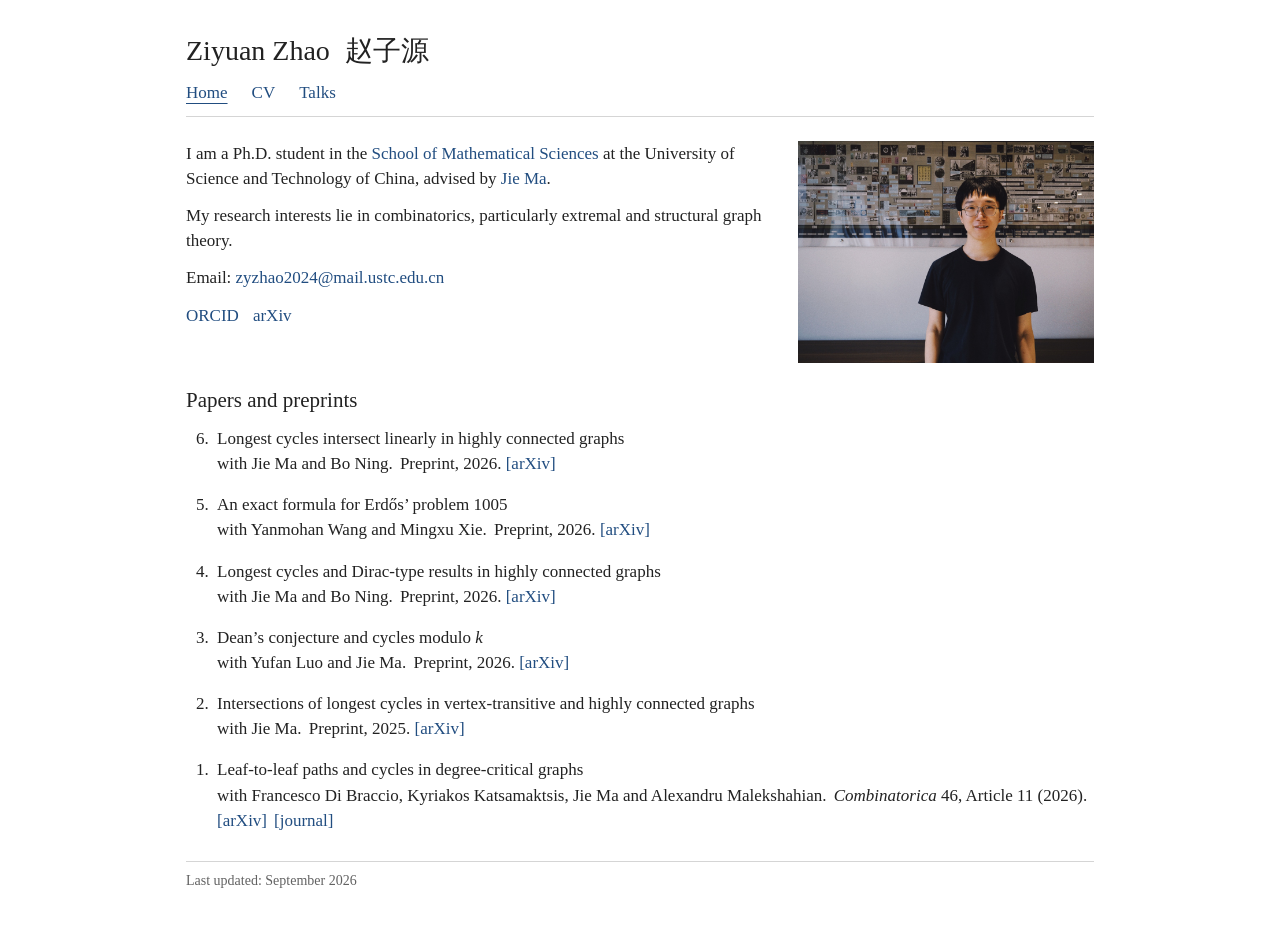
==== index.html @ b03267b5 "Add files via upload Publish personal homepage" ====
<!doctype html>
<html lang="en">
<head>
  <meta charset="utf-8">
  <meta name="viewport" content="width=device-width, initial-scale=1">
  <meta name="author" content="Ziyuan Zhao">
  <meta name="description" content="Ziyuan Zhao, a Ph.D. student in graph theory and combinatorics at the University of Science and Technology of China. Papers and contact information.">
  <title>Ziyuan Zhao (赵子源) | Combinatorics | USTC</title>
  <link rel="canonical" href="https://ziyuanzhao-home.github.io/">
  <link rel="stylesheet" href="assets/style.css">
  <link rel="icon" type="image/svg+xml" href="data:image/svg+xml,%3Csvg xmlns='http://www.w3.org/2000/svg' viewBox='0 0 32 32'%3E%3Crect width='32' height='32' fill='white'/%3E%3Ctext x='16' y='25' text-anchor='middle' font-family='Georgia,serif' font-size='28' fill='%23214d80'%3EZ%3C/text%3E%3C/svg%3E">
</head>
<body>
  <a class="skip-link" href="#main">Skip to content</a>
  <header>
    <h1 class="site-name">Ziyuan Zhao <span class="chinese-name" lang="zh-CN">赵子源</span></h1>
    <nav aria-label="Main navigation">
      <a href="index.html" aria-current="page">Home</a>
      <a href="cv.html">CV</a>
      <a href="talks.html">Talks</a>
    </nav>
  </header>
  <main id="main">
    <div class="introduction">
      <div>
        <p>I am a Ph.D. student in the <a href="https://math.ustc.edu.cn/">School of Mathematical Sciences</a> at the University of Science and Technology of China, advised by <a href="https://staff.ustc.edu.cn/~jiema/">Jie Ma</a>.</p>
        <p>My research interests lie in combinatorics, particularly extremal and structural graph theory.</p>
        <p>Email: <a class="email" href="mailto:zyzhao2024@mail.ustc.edu.cn">zyzhao2024@mail.ustc.edu.cn</a></p>
        <p class="profile-links"><a href="https://orcid.org/0009-0004-1501-7507">ORCID</a><a href="https://arxiv.org/search/?query=Ziyuan+Zhao&amp;searchtype=author&amp;abstracts=show&amp;order=-announced_date_first&amp;size=50">arXiv</a></p>
      </div>
      <img class="portrait" src="assets/ziyuan-zhao.jpg" width="2048" height="1536" alt="Ziyuan Zhao standing in front of an exhibit on the history of mathematics">
    </div>
    <section aria-labelledby="papers-title">
      <h2 id="papers-title">Papers and preprints</h2>
      <ol class="papers" reversed>
        <li>
          <span class="paper-title">Longest cycles intersect linearly in highly connected graphs</span>
          <span class="paper-details">with Jie Ma and Bo Ning.</span>
          <span class="paper-source">Preprint, 2026. <span class="paper-links"><a href="https://arxiv.org/abs/2609.20724">[arXiv]</a></span></span>
        </li>
        <li>
          <span class="paper-title">An exact formula for Erdős’ problem 1005</span>
          <span class="paper-details">with Yanmohan Wang and Mingxu Xie.</span>
          <span class="paper-source">Preprint, 2026. <span class="paper-links"><a href="https://arxiv.org/abs/2608.15681">[arXiv]</a></span></span>
        </li>
        <li>
          <span class="paper-title">Longest cycles and Dirac-type results in highly connected graphs</span>
          <span class="paper-details">with Jie Ma and Bo Ning.</span>
          <span class="paper-source">Preprint, 2026. <span class="paper-links"><a href="https://arxiv.org/abs/2606.03696">[arXiv]</a></span></span>
        </li>
        <li>
          <span class="paper-title">Dean’s conjecture and cycles modulo <i>k</i></span>
          <span class="paper-details">with Yufan Luo and Jie Ma.</span>
          <span class="paper-source">Preprint, 2026. <span class="paper-links"><a href="https://arxiv.org/abs/2601.13552">[arXiv]</a></span></span>
        </li>
        <li>
          <span class="paper-title">Intersections of longest cycles in vertex-transitive and highly connected graphs</span>
          <span class="paper-details">with Jie Ma.</span>
          <span class="paper-source">Preprint, 2025. <span class="paper-links"><a href="https://arxiv.org/abs/2508.17438">[arXiv]</a></span></span>
        </li>
        <li>
          <span class="paper-title">Leaf-to-leaf paths and cycles in degree-critical graphs</span>
          <span class="paper-details">with Francesco Di Braccio, Kyriakos Katsamaktsis, Jie Ma and Alexandru Malekshahian.</span>
          <span class="paper-source"><em>Combinatorica</em> 46, Article 11 (2026). <span class="paper-links"><a href="https://arxiv.org/abs/2504.11656">[arXiv]</a><a href="https://doi.org/10.1007/s00493-026-00205-2">[journal]</a></span></span>
        </li>
      </ol>
    </section>
  </main>
  <footer>Last updated: September 2026</footer>
</body>
</html>
---- assets/style.css ----
:root {
  color-scheme: light;
  --text: #222;
  --link: #214d80;
  --muted: #626262;
  --rule: #d5d5d5;
}

* { box-sizing: border-box; }
html { font-size: 100%; }
body {
  max-width: 960px;
  margin: 30px auto 40px;
  padding: 0 26px;
  background: #fff;
  color: var(--text);
  font-family: Georgia, "Times New Roman", "Noto Serif CJK SC", serif;
  font-size: 17px;
  line-height: 1.48;
}
a { color: var(--link); text-decoration: none; }
a:hover { text-decoration: underline; }
a:focus-visible { outline: 2px solid var(--link); outline-offset: 3px; }
p { margin: 0 0 12px; }
.site-name { margin: 0 0 9px; font-size: 28px; font-weight: 400; }
.site-name a { color: inherit; }
.chinese-name { margin-left: 8px; white-space: nowrap; }
nav { display: flex; flex-wrap: wrap; gap: 24px; border-bottom: 1px solid var(--rule); padding-bottom: 10px; margin-bottom: 24px; }
nav a[aria-current="page"] { text-decoration: underline; text-underline-offset: 5px; }
h1.page-title, h2 { margin: 24px 0 12px; font-size: 21px; font-weight: 400; line-height: 1.3; }
h1.page-title { margin-top: 0; }
h3 { font-size: 17px; font-weight: 400; margin: 22px 0 7px; }
.introduction { display: grid; grid-template-columns: minmax(0, 1fr) 296px; gap: 32px; align-items: start; }
.portrait { display: block; width: 100%; height: auto; }
.profile-links { margin-top: 13px; }
.profile-links a + a { margin-left: 14px; }
.papers { margin: 0; padding-left: 27px; }
.papers li { padding-left: 4px; margin: 0 0 16px; }
.paper-title { display: block; }
.paper-details, .paper-source { display: inline; }
.paper-source { margin-left: 3px; }
.paper-links { white-space: nowrap; }
.paper-links a + a { margin-left: 7px; }
.talks { padding-left: 24px; }
.talks li { padding-left: 3px; margin-bottom: 17px; }
.cv-block { margin-bottom: 23px; }
.education { margin: 0; }
.education-entry { display: grid; grid-template-columns: 180px minmax(0, 1fr); gap: 18px; margin-bottom: 18px; }
.education-entry dd { margin: 0; }
.email { overflow-wrap: anywhere; }
footer { margin-top: 28px; border-top: 1px solid var(--rule); padding-top: 9px; color: var(--muted); font-size: 14px; }
.skip-link { position: absolute; left: -10000px; }
.skip-link:focus { left: 20px; top: 8px; background: white; padding: 5px; }
@media (max-width: 680px) {
  body { margin-top: 20px; padding: 0 20px; }
  .site-name { font-size: 26px; }
  .introduction { display: flex; flex-direction: column; gap: 16px; }
  .portrait { width: min(100%, 296px); }
  nav { margin-bottom: 20px; }
  .papers { padding-left: 23px; }
  .education-entry { grid-template-columns: minmax(0, 1fr); gap: 3px; }
}
@media print {
  body { max-width: none; margin: 0; padding: 0; font-size: 11pt; }
  nav, .skip-link, footer { display: none; }
  a { color: inherit; }
  .site-name { font-size: 20pt; margin-bottom: 20px; }
  .introduction { grid-template-columns: minmax(0, 1fr) 190px; gap: 24px; }
  h1.page-title, h2 { break-after: avoid; }
  li, .cv-block { break-inside: avoid; }
}
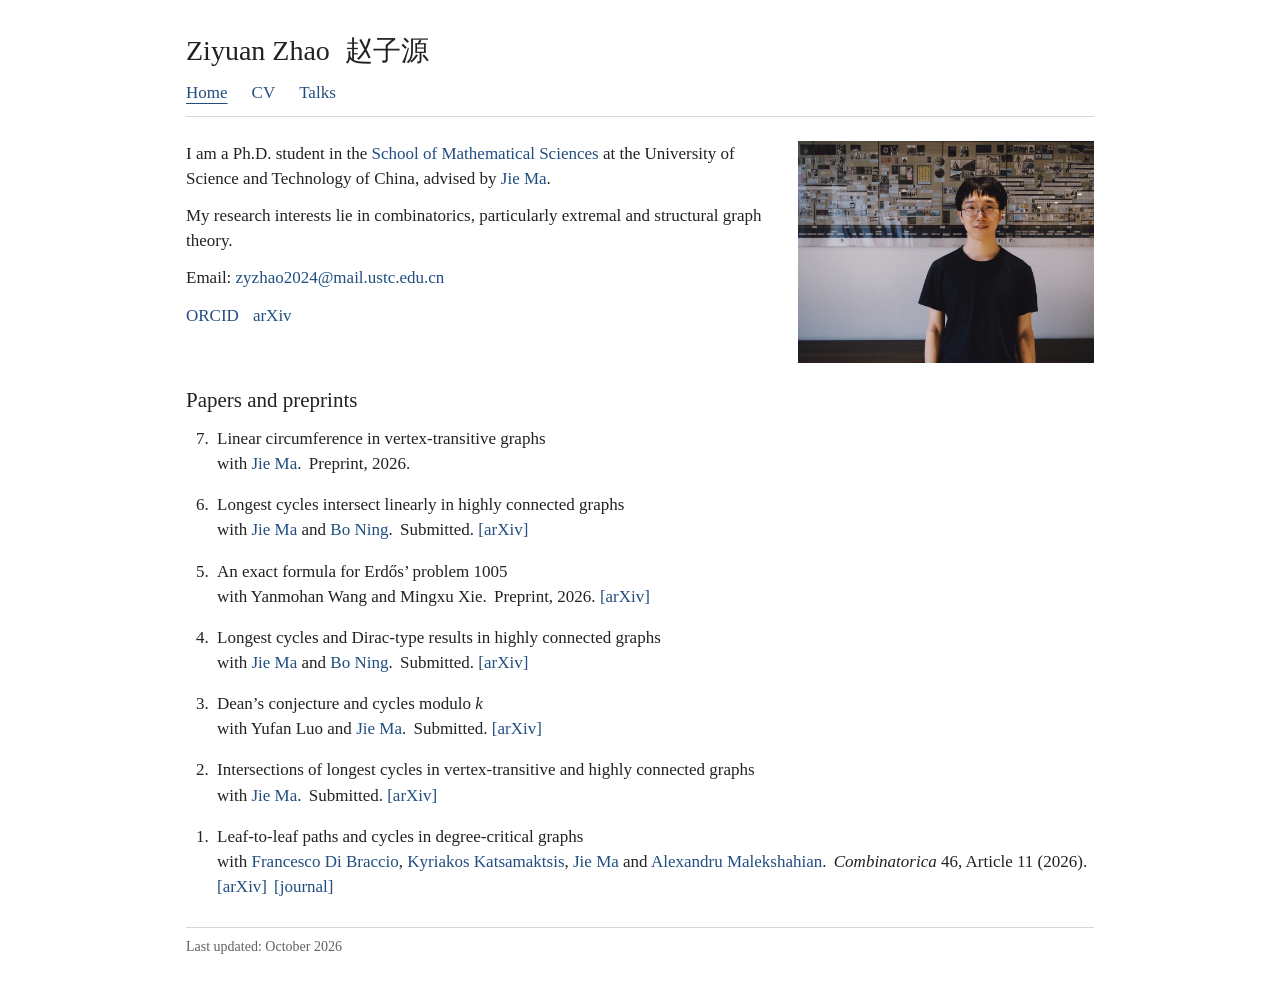
==== commit 426d3fea: "Add files via upload" ====
--- a/index.html
+++ b/index.html
@@ -34,9 +34,14 @@
       <h2 id="papers-title">Papers and preprints</h2>
       <ol class="papers" reversed>
         <li>
+          <span class="paper-title">Linear circumference in vertex-transitive graphs</span>
+          <span class="paper-details">with <a href="https://staff.ustc.edu.cn/~jiema/">Jie Ma</a>.</span>
+          <span class="paper-source">Preprint, 2026.</span>
+        </li>
+        <li>
           <span class="paper-title">Longest cycles intersect linearly in highly connected graphs</span>
-          <span class="paper-details">with Jie Ma and Bo Ning.</span>
-          <span class="paper-source">Preprint, 2026. <span class="paper-links"><a href="https://arxiv.org/abs/2609.20724">[arXiv]</a></span></span>
+          <span class="paper-details">with <a href="https://staff.ustc.edu.cn/~jiema/">Jie Ma</a> and <a href="https://cyber.nankai.edu.cn/2021/0323/c37289a575906/page.htm">Bo Ning</a>.</span>
+          <span class="paper-source">Submitted. <span class="paper-links"><a href="https://arxiv.org/abs/2609.20724">[arXiv]</a></span></span>
         </li>
         <li>
           <span class="paper-title">An exact formula for Erdős’ problem 1005</span>
@@ -45,27 +50,27 @@
         </li>
         <li>
           <span class="paper-title">Longest cycles and Dirac-type results in highly connected graphs</span>
-          <span class="paper-details">with Jie Ma and Bo Ning.</span>
-          <span class="paper-source">Preprint, 2026. <span class="paper-links"><a href="https://arxiv.org/abs/2606.03696">[arXiv]</a></span></span>
+          <span class="paper-details">with <a href="https://staff.ustc.edu.cn/~jiema/">Jie Ma</a> and <a href="https://cyber.nankai.edu.cn/2021/0323/c37289a575906/page.htm">Bo Ning</a>.</span>
+          <span class="paper-source">Submitted. <span class="paper-links"><a href="https://arxiv.org/abs/2606.03696">[arXiv]</a></span></span>
         </li>
         <li>
           <span class="paper-title">Dean’s conjecture and cycles modulo <i>k</i></span>
-          <span class="paper-details">with Yufan Luo and Jie Ma.</span>
-          <span class="paper-source">Preprint, 2026. <span class="paper-links"><a href="https://arxiv.org/abs/2601.13552">[arXiv]</a></span></span>
+          <span class="paper-details">with Yufan Luo and <a href="https://staff.ustc.edu.cn/~jiema/">Jie Ma</a>.</span>
+          <span class="paper-source">Submitted. <span class="paper-links"><a href="https://arxiv.org/abs/2601.13552">[arXiv]</a></span></span>
         </li>
         <li>
           <span class="paper-title">Intersections of longest cycles in vertex-transitive and highly connected graphs</span>
-          <span class="paper-details">with Jie Ma.</span>
-          <span class="paper-source">Preprint, 2025. <span class="paper-links"><a href="https://arxiv.org/abs/2508.17438">[arXiv]</a></span></span>
+          <span class="paper-details">with <a href="https://staff.ustc.edu.cn/~jiema/">Jie Ma</a>.</span>
+          <span class="paper-source">Submitted. <span class="paper-links"><a href="https://arxiv.org/abs/2508.17438">[arXiv]</a></span></span>
         </li>
         <li>
           <span class="paper-title">Leaf-to-leaf paths and cycles in degree-critical graphs</span>
-          <span class="paper-details">with Francesco Di Braccio, Kyriakos Katsamaktsis, Jie Ma and Alexandru Malekshahian.</span>
+          <span class="paper-details">with <a href="https://sites.google.com/view/francescodibraccio/">Francesco Di Braccio</a>, <a href="https://kyriakosk.github.io/">Kyriakos Katsamaktsis</a>, <a href="https://staff.ustc.edu.cn/~jiema/">Jie Ma</a> and <a href="https://sites.google.com/view/alexmalekshahian/home">Alexandru Malekshahian</a>.</span>
           <span class="paper-source"><em>Combinatorica</em> 46, Article 11 (2026). <span class="paper-links"><a href="https://arxiv.org/abs/2504.11656">[arXiv]</a><a href="https://doi.org/10.1007/s00493-026-00205-2">[journal]</a></span></span>
         </li>
       </ol>
     </section>
   </main>
-  <footer>Last updated: September 2026</footer>
+  <footer>Last updated: October 2026</footer>
 </body>
 </html>
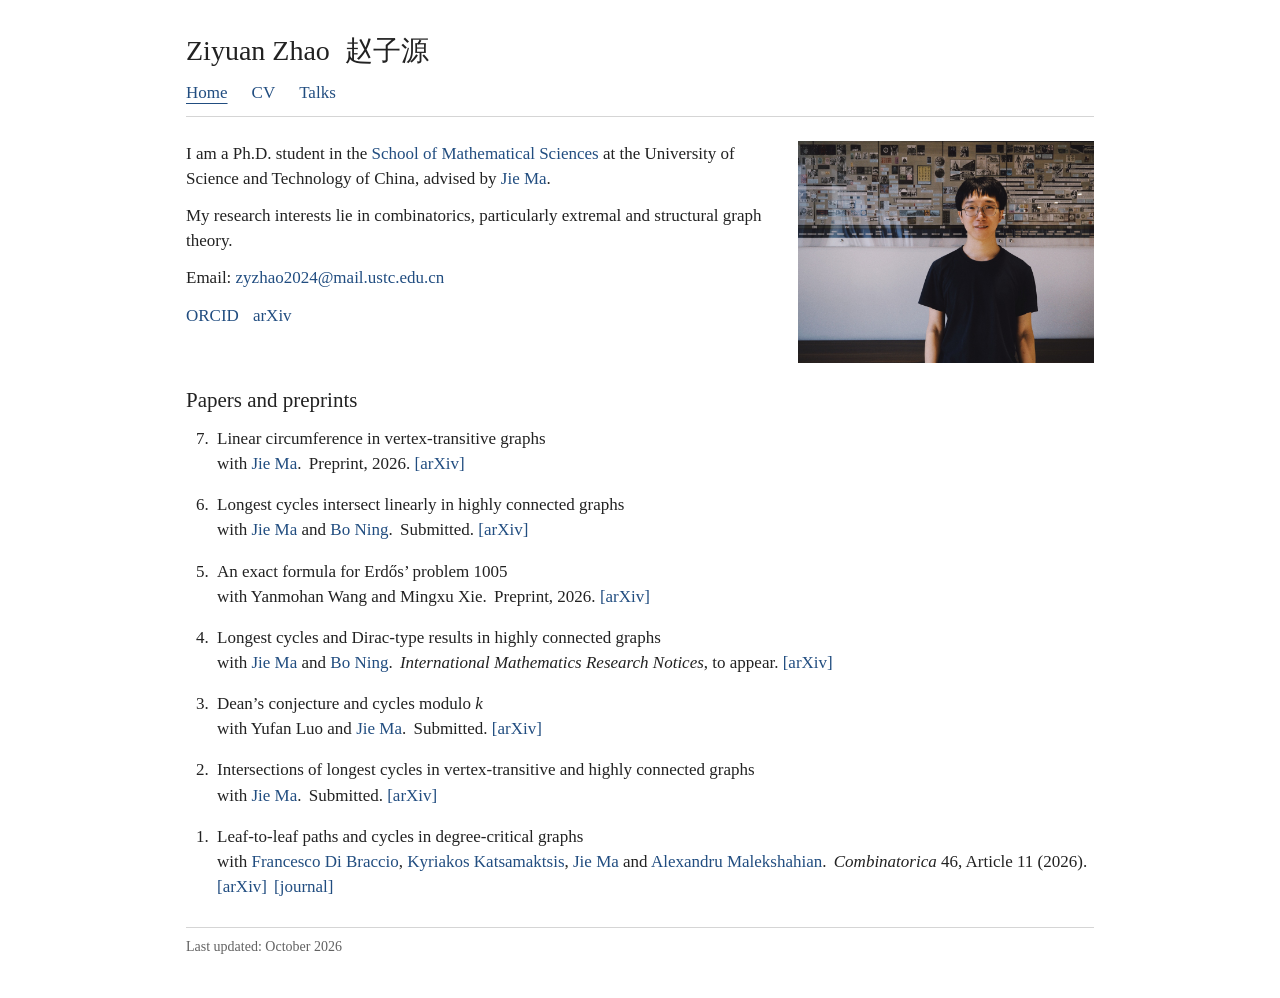
==== commit 3ea1be57: "Add files via upload" ====
--- a/index.html
+++ b/index.html
@@ -36,7 +36,7 @@
         <li>
           <span class="paper-title">Linear circumference in vertex-transitive graphs</span>
           <span class="paper-details">with <a href="https://staff.ustc.edu.cn/~jiema/">Jie Ma</a>.</span>
-          <span class="paper-source">Preprint, 2026.</span>
+          <span class="paper-source">Preprint, 2026. <span class="paper-links"><a href="https://arxiv.org/abs/2610.02053">[arXiv]</a></span></span>
         </li>
         <li>
           <span class="paper-title">Longest cycles intersect linearly in highly connected graphs</span>
@@ -51,7 +51,7 @@
         <li>
           <span class="paper-title">Longest cycles and Dirac-type results in highly connected graphs</span>
           <span class="paper-details">with <a href="https://staff.ustc.edu.cn/~jiema/">Jie Ma</a> and <a href="https://cyber.nankai.edu.cn/2021/0323/c37289a575906/page.htm">Bo Ning</a>.</span>
-          <span class="paper-source">Submitted. <span class="paper-links"><a href="https://arxiv.org/abs/2606.03696">[arXiv]</a></span></span>
+          <span class="paper-source"><em>International Mathematics Research Notices</em>, to appear. <span class="paper-links"><a href="https://arxiv.org/abs/2606.03696">[arXiv]</a></span></span>
         </li>
         <li>
           <span class="paper-title">Dean’s conjecture and cycles modulo <i>k</i></span>
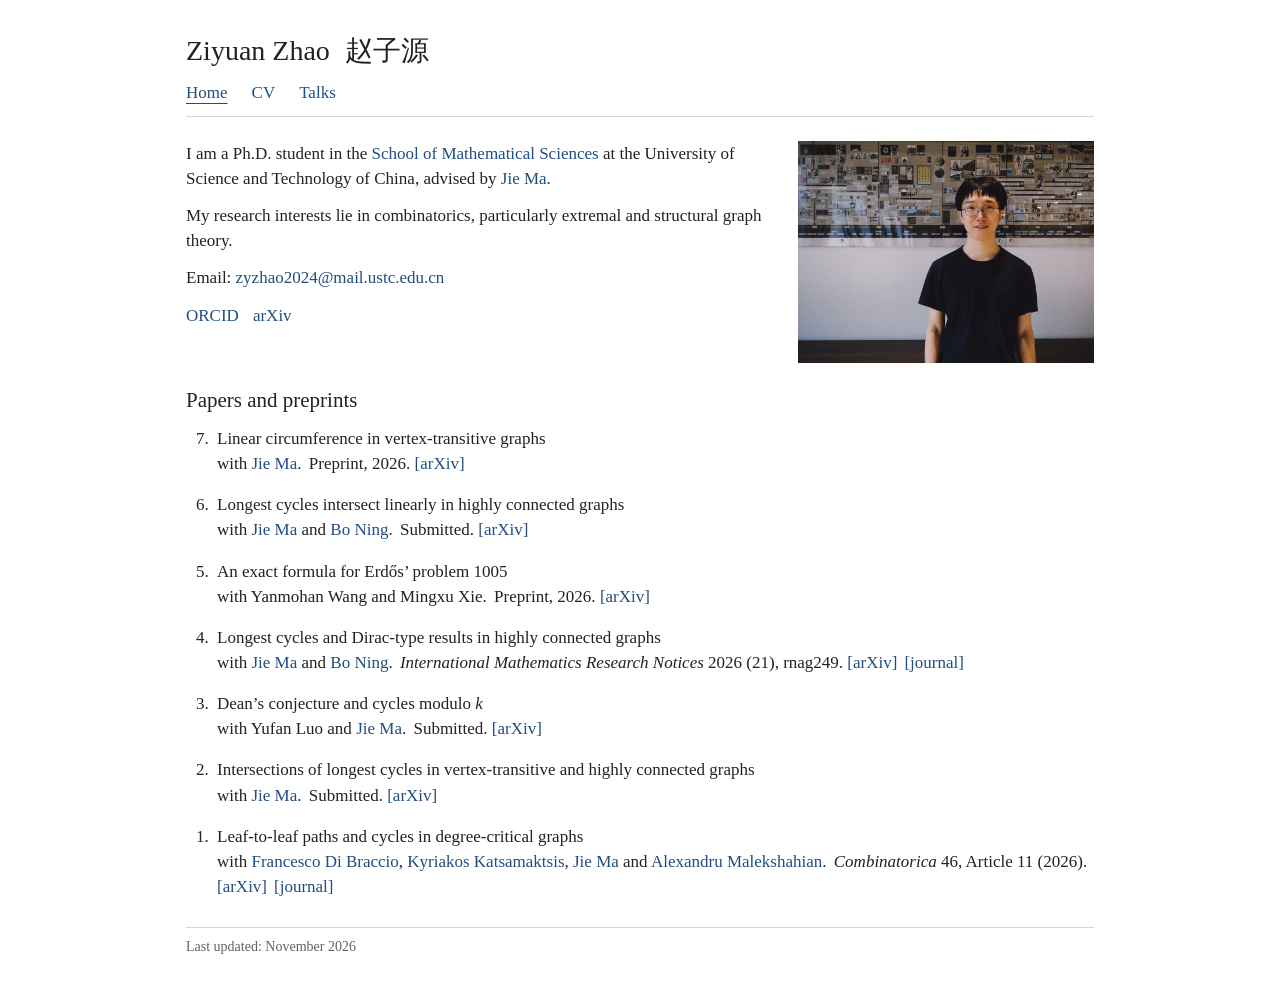
==== commit 1d955108: "Add files via upload" ====
--- a/index.html
+++ b/index.html
@@ -51,7 +51,7 @@
         <li>
           <span class="paper-title">Longest cycles and Dirac-type results in highly connected graphs</span>
           <span class="paper-details">with <a href="https://staff.ustc.edu.cn/~jiema/">Jie Ma</a> and <a href="https://cyber.nankai.edu.cn/2021/0323/c37289a575906/page.htm">Bo Ning</a>.</span>
-          <span class="paper-source"><em>International Mathematics Research Notices</em>, to appear. <span class="paper-links"><a href="https://arxiv.org/abs/2606.03696">[arXiv]</a></span></span>
+          <span class="paper-source"><em>International Mathematics Research Notices</em> 2026 (21), rnag249. <span class="paper-links"><a href="https://arxiv.org/abs/2606.03696">[arXiv]</a><a href="https://doi.org/10.1093/imrn/rnag249">[journal]</a></span></span>
         </li>
         <li>
           <span class="paper-title">Dean’s conjecture and cycles modulo <i>k</i></span>
@@ -71,6 +71,7 @@
       </ol>
     </section>
   </main>
-  <footer>Last updated: October 2026</footer>
+  <footer>Last updated: November 2026</footer>
 </body>
 </html>
+
